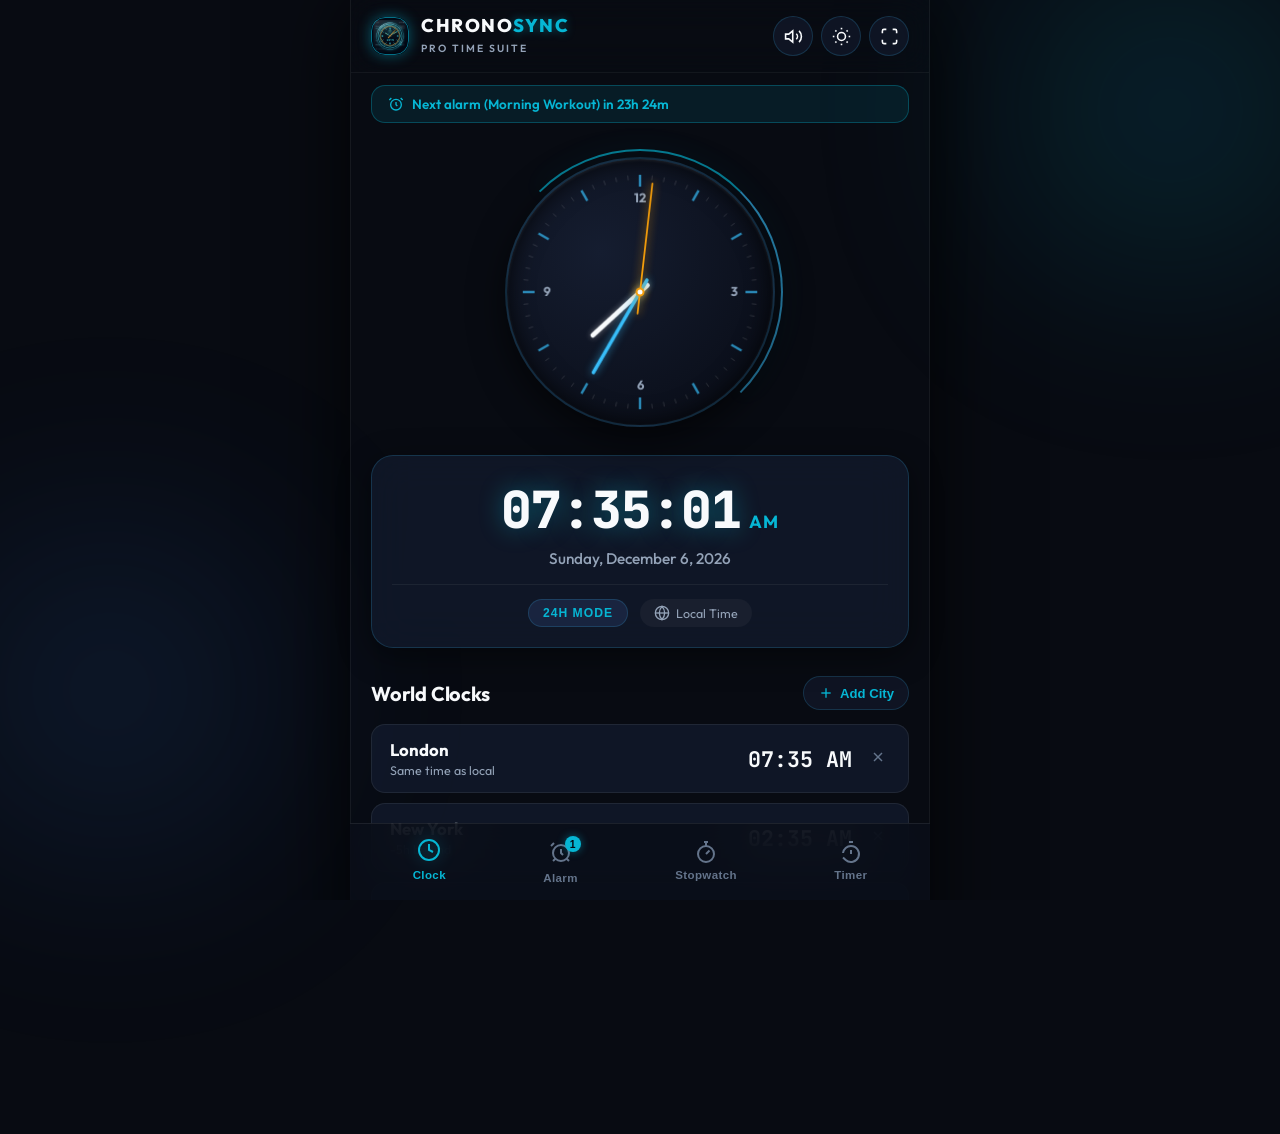
==== index.html @ e6ff94d0 "Initial commit: ChronoSync Clock, Timer, Alarm and Stopwatch PWA with Play Store publishing guide" ====
<!DOCTYPE html>
<html lang="en">
<head>
  <meta charset="UTF-8">
  <meta name="viewport" content="width=device-width, initial-scale=1.0, maximum-scale=1.0, user-scalable=no, viewport-fit=cover">
  <meta name="theme-color" content="#0a0d14">
  <meta name="description" content="ChronoSync - Ultra-sleek all-in-one Clock, Precision Stopwatch, Countdown Timer, and Smart Alarm with customizable ringtones and world time.">
  <meta name="mobile-web-app-capable" content="yes">
  <meta name="apple-mobile-web-app-capable" content="yes">
  <meta name="apple-mobile-web-app-status-bar-style" content="black-translucent">
  <title>ChronoSync | Clock, Timer, Alarm & Stopwatch</title>
  
  <!-- Favicon & Icons -->
  <link rel="icon" type="image/jpeg" href="icon-192.jpg">
  <link rel="apple-touch-icon" href="icon-192.jpg">
  <link rel="manifest" href="manifest.json">
  
  <!-- Modern Typography from Google Fonts -->
  <link rel="preconnect" href="https://fonts.googleapis.com">
  <link rel="preconnect" href="https://fonts.gstatic.com" crossorigin>
  <link href="https://fonts.googleapis.com/css2?family=Outfit:wght@300;400;500;600;700;800&family=JetBrains+Mono:wght@400;500;700;800&display=swap" rel="stylesheet">
  
  <!-- Main Stylesheet -->
  <link rel="stylesheet" href="style.css">
</head>
<body data-theme="cyber">
  <!-- Dynamic Ambient Background Glows -->
  <div class="ambient-glow glow-1" aria-hidden="true"></div>
  <div class="ambient-glow glow-2" aria-hidden="true"></div>

  <!-- App Wrapper -->
  <div class="app-container">
    
    <!-- App Header -->
    <header class="app-header">
      <div class="brand-group">
        <div class="brand-logo-wrap">
          <img src="icon-192.jpg" alt="ChronoSync Logo" class="brand-icon" id="brand-logo-img">
          <span class="brand-pulse"></span>
        </div>
        <div class="brand-text">
          <h1 class="brand-title">CHRONO<span class="accent-text">SYNC</span></h1>
          <span class="brand-subtitle">PRO TIME SUITE</span>
        </div>
      </div>

      <div class="header-actions">
        <!-- Sound Mute/Active Toggle -->
        <button class="icon-btn" id="sound-toggle-btn" title="Toggle Sound Feedback" aria-label="Toggle Sound">
          <svg class="svg-icon" id="sound-icon-on" viewBox="0 0 24 24" fill="none" stroke="currentColor" stroke-width="2">
            <polygon points="11 5 6 9 2 9 2 15 6 15 11 19 11 5"></polygon>
            <path d="M19.07 4.93a10 10 0 0 1 0 14.14M15.54 8.46a5 5 0 0 1 0 7.07"></path>
          </svg>
          <svg class="svg-icon hidden" id="sound-icon-off" viewBox="0 0 24 24" fill="none" stroke="currentColor" stroke-width="2">
            <polygon points="11 5 6 9 2 9 2 15 6 15 11 19 11 5"></polygon>
            <line x1="23" y1="9" x2="17" y2="15"></line>
            <line x1="17" y1="9" x2="23" y2="15"></line>
          </svg>
        </button>

        <!-- Theme Switcher Menu Button -->
        <button class="icon-btn" id="theme-btn" title="Change Visual Theme" aria-label="Change Theme">
          <svg class="svg-icon" viewBox="0 0 24 24" fill="none" stroke="currentColor" stroke-width="2">
            <circle cx="12" cy="12" r="5"></circle>
            <line x1="12" y1="1" x2="12" y2="3"></line>
            <line x1="12" y1="21" x2="12" y2="23"></line>
            <line x1="4.22" y1="4.22" x2="5.64" y2="5.64"></line>
            <line x1="18.36" y1="18.36" x2="19.78" y2="19.78"></line>
            <line x1="1" y1="12" x2="3" y2="12"></line>
            <line x1="21" y1="12" x2="23" y2="12"></line>
            <line x1="4.22" y1="19.78" x2="5.64" y2="18.36"></line>
            <line x1="18.36" y1="5.64" x2="19.78" y2="4.22"></line>
          </svg>
        </button>

        <!-- Fullscreen Toggle -->
        <button class="icon-btn" id="fullscreen-btn" title="Toggle Fullscreen" aria-label="Toggle Fullscreen">
          <svg class="svg-icon" viewBox="0 0 24 24" fill="none" stroke="currentColor" stroke-width="2">
            <path d="M8 3H5a2 2 0 0 0-2 2v3m18 0V5a2 2 0 0 0-2-2h-3m0 18h3a2 2 0 0 0 2-2v-3M3 16v3a2 2 0 0 0 2 2h3"></path>
          </svg>
        </button>
      </div>
    </header>

    <!-- Theme Selection Drawer / Dropdown -->
    <div class="theme-dropdown hidden" id="theme-dropdown">
      <div class="theme-title">Color Theme</div>
      <div class="theme-options">
        <button class="theme-opt-btn active" data-theme-val="cyber">
          <span class="theme-dot dot-cyber"></span> Cyber Cyan
        </button>
        <button class="theme-opt-btn" data-theme-val="sunset">
          <span class="theme-dot dot-sunset"></span> Solar Amber
        </button>
        <button class="theme-opt-btn" data-theme-val="violet">
          <span class="theme-dot dot-violet"></span> Neon Violet
        </button>
        <button class="theme-opt-btn" data-theme-val="emerald">
          <span class="theme-dot dot-emerald"></span> Matrix Emerald
        </button>
      </div>
    </div>

    <!-- Active Alarm Notification Toast Bar (shows when an alarm is within 1 hour) -->
    <div class="upcoming-banner hidden" id="upcoming-banner">
      <div class="upcoming-content">
        <svg class="mini-icon" viewBox="0 0 24 24" fill="none" stroke="currentColor" stroke-width="2">
          <circle cx="12" cy="13" r="8"></circle>
          <path d="M12 9v4l2 2"></path>
          <path d="M5 3L2 6"></path>
          <path d="M22 6l-3-3"></path>
        </svg>
        <span id="upcoming-text">Next alarm in 4 hours 12 mins</span>
      </div>
    </div>

    <!-- MAIN APP CONTENT PANELS -->
    <main class="main-content">
      
      <!-- ================= 1. CLOCK VIEW ================= -->
      <section class="tab-panel active" id="tab-clock" role="tabpanel" aria-labelledby="nav-clock">
        
        <!-- Analog Clock Canvas Display -->
        <div class="clock-visual-container">
          <div class="analog-clock-wrapper">
            <canvas id="analog-canvas" width="280" height="280"></canvas>
            <div class="clock-ambient-ring"></div>
          </div>
        </div>

        <!-- Sleek Digital Time Display -->
        <div class="digital-clock-card">
          <div class="digital-time-row">
            <span class="digital-time" id="clock-digital-time">12:00:00</span>
            <span class="digital-ampm" id="clock-digital-ampm">PM</span>
          </div>
          <div class="digital-date" id="clock-digital-date">Wednesday, October 28, 2026</div>
          
          <div class="clock-meta-row">
            <button class="toggle-pill-btn" id="format-toggle-btn" title="Toggle 12h / 24h format">
              <span id="format-label">24H MODE</span>
            </button>
            <div class="timezone-badge" id="current-timezone-badge">
              <svg class="mini-icon" viewBox="0 0 24 24" fill="none" stroke="currentColor" stroke-width="2">
                <circle cx="12" cy="12" r="10"></circle>
                <line x1="2" y1="12" x2="22" y2="12"></line>
                <path d="M12 2a15.3 15.3 0 0 1 4 10 15.3 15.3 0 0 1-4 10 15.3 15.3 0 0 1-4-10 15.3 15.3 0 0 1 4-10z"></path>
              </svg>
              <span id="local-timezone-text">Local Time</span>
            </div>
          </div>
        </div>

        <!-- World Clock Section -->
        <div class="world-clock-container">
          <div class="section-header">
            <h2 class="section-title">World Clocks</h2>
            <button class="btn-secondary-sm" id="add-city-btn">
              <svg class="mini-icon" viewBox="0 0 24 24" fill="none" stroke="currentColor" stroke-width="2">
                <line x1="12" y1="5" x2="12" y2="19"></line>
                <line x1="5" y1="12" x2="19" y2="12"></line>
              </svg>
              Add City
            </button>
          </div>

          <div class="world-cities-grid" id="world-cities-list">
            <!-- Dynamic World City Cards populated by JS -->
          </div>
        </div>

      </section>

      <!-- ================= 2. ALARM VIEW ================= -->
      <section class="tab-panel" id="tab-alarm" role="tabpanel" aria-labelledby="nav-alarm">
        
        <div class="section-header">
          <div>
            <h2 class="section-title">Alarms</h2>
            <p class="section-desc">Manage wake-ups & daily reminders</p>
          </div>
          <button class="btn-primary" id="open-alarm-modal-btn">
            <svg class="mini-icon" viewBox="0 0 24 24" fill="none" stroke="currentColor" stroke-width="2.5">
              <line x1="12" y1="5" x2="12" y2="19"></line>
              <line x1="5" y1="12" x2="19" y2="12"></line>
            </svg>
            New Alarm
          </button>
        </div>

        <!-- Alarms List Container -->
        <div class="alarms-list" id="alarms-container">
          <!-- Populated dynamically via JS -->
        </div>

      </section>

      <!-- ================= 3. STOPWATCH VIEW ================= -->
      <section class="tab-panel" id="tab-stopwatch" role="tabpanel" aria-labelledby="nav-stopwatch">
        
        <div class="stopwatch-display-card">
          <!-- Glowing circular progress border -->
          <div class="stopwatch-halo" id="stopwatch-halo"></div>
          
          <div class="stopwatch-numbers-wrapper">
            <div class="stopwatch-main-time" id="sw-display">00:00:00<span class="sw-ms" id="sw-display-ms">.00</span></div>
            <div class="stopwatch-sub-lap" id="sw-current-lap-time">Lap: 00:00:00.00</div>
          </div>
        </div>

        <!-- Stopwatch Controls -->
        <div class="control-actions-row">
          <button class="circle-action-btn btn-amber" id="sw-lap-btn" disabled>
            <span class="btn-inner-text">Lap</span>
          </button>

          <button class="circle-action-btn btn-neon-play" id="sw-start-btn">
            <span class="btn-inner-text" id="sw-start-label">Start</span>
          </button>

          <button class="circle-action-btn btn-rose" id="sw-reset-btn" disabled>
            <span class="btn-inner-text">Reset</span>
          </button>
        </div>

        <!-- Laps Section -->
        <div class="laps-container" id="laps-section">
          <div class="laps-header">
            <span class="laps-title">Recorded Laps (<span id="laps-count">0</span>)</span>
            <div class="laps-quick-actions">
              <button class="text-link-btn" id="copy-laps-btn" title="Copy laps to clipboard">Copy</button>
              <button class="text-link-btn text-danger" id="clear-laps-btn" title="Clear all recorded laps">Clear</button>
            </div>
          </div>

          <div class="laps-table-wrapper">
            <table class="laps-table" id="laps-table">
              <thead>
                <tr>
                  <th>Lap</th>
                  <th>Split Time</th>
                  <th>Total Time</th>
                </tr>
              </thead>
              <tbody id="laps-tbody">
                <!-- Dynamic lap rows -->
              </tbody>
            </table>
            <div class="empty-state" id="empty-laps-state">
              <p>No laps recorded yet. Press Start, then Lap.</p>
            </div>
          </div>
        </div>

      </section>

      <!-- ================= 4. TIMER VIEW ================= -->
      <section class="tab-panel" id="tab-timer" role="tabpanel" aria-labelledby="nav-timer">
        
        <!-- Circular Progress Ring Display -->
        <div class="timer-visual-container">
          <svg class="timer-ring-svg" viewBox="0 0 320 320">
            <!-- Background track -->
            <circle class="timer-track" cx="160" cy="160" r="140"></circle>
            <!-- Progress indicator bar -->
            <circle class="timer-progress" id="timer-progress-ring" cx="160" cy="160" r="140"></circle>
          </svg>

          <!-- Inside Ring Content -->
          <div class="timer-center-content">
            <div class="timer-digits" id="timer-display">05:00</div>
            <div class="timer-total-caption" id="timer-status-caption">Ready</div>
          </div>
        </div>

        <!-- Quick Time Presets Chips -->
        <div class="timer-presets-scroll">
          <button class="preset-chip" data-seconds="60">1 min</button>
          <button class="preset-chip" data-seconds="180">3 min</button>
          <button class="preset-chip active" data-seconds="300">5 min</button>
          <button class="preset-chip" data-seconds="600">10 min</button>
          <button class="preset-chip" data-seconds="900">15 min</button>
          <button class="preset-chip" data-seconds="1500">25 min (Pomodoro)</button>
          <button class="preset-chip" data-seconds="1800">30 min</button>
          <button class="preset-chip" data-seconds="3600">60 min</button>
        </div>

        <!-- Custom Duration Quick Pickers -->
        <div class="custom-timer-pickers" id="custom-timer-inputs">
          <div class="time-picker-col">
            <label for="timer-input-hours">HOURS</label>
            <input type="number" id="timer-input-hours" min="0" max="99" value="0" class="time-num-input">
          </div>
          <span class="colon-separator">:</span>
          <div class="time-picker-col">
            <label for="timer-input-mins">MINUTES</label>
            <input type="number" id="timer-input-mins" min="0" max="59" value="5" class="time-num-input">
          </div>
          <span class="colon-separator">:</span>
          <div class="time-picker-col">
            <label for="timer-input-secs">SECONDS</label>
            <input type="number" id="timer-input-secs" min="0" max="59" value="0" class="time-num-input">
          </div>
        </div>

        <!-- Timer Controls -->
        <div class="control-actions-row">
          <button class="circle-action-btn btn-rose" id="timer-reset-btn" disabled>
            <span class="btn-inner-text">Reset</span>
          </button>

          <button class="circle-action-btn btn-neon-play" id="timer-start-btn">
            <span class="btn-inner-text" id="timer-start-label">Start</span>
          </button>

          <button class="circle-action-btn btn-cyan" id="timer-add-min-btn" title="Add 1 minute" disabled>
            <span class="btn-inner-text">+1m</span>
          </button>
        </div>

      </section>

    </main>

    <!-- Bottom Navigation Dock (Ergonomic Mobile / Desktop) -->
    <nav class="bottom-nav" role="tablist">
      <button class="nav-item active" id="nav-clock" data-tab="tab-clock" role="tab" aria-selected="true">
        <svg class="nav-icon" viewBox="0 0 24 24" fill="none" stroke="currentColor" stroke-width="2">
          <circle cx="12" cy="12" r="10"></circle>
          <polyline points="12 6 12 12 16 14"></polyline>
        </svg>
        <span class="nav-label">Clock</span>
      </button>

      <button class="nav-item" id="nav-alarm" data-tab="tab-alarm" role="tab" aria-selected="false">
        <div class="nav-icon-wrap">
          <svg class="nav-icon" viewBox="0 0 24 24" fill="none" stroke="currentColor" stroke-width="2">
            <circle cx="12" cy="13" r="8"></circle>
            <path d="M12 9v4l2 2"></path>
            <path d="M5 3L2 6"></path>
            <path d="M22 6l-3-3"></path>
            <path d="M6.38 18.7 4 21"></path>
            <path d="M17.64 18.67 20 21"></path>
          </svg>
          <span class="alarm-badge hidden" id="active-alarms-badge">0</span>
        </div>
        <span class="nav-label">Alarm</span>
      </button>

      <button class="nav-item" id="nav-stopwatch" data-tab="tab-stopwatch" role="tab" aria-selected="false">
        <svg class="nav-icon" viewBox="0 0 24 24" fill="none" stroke="currentColor" stroke-width="2">
          <circle cx="12" cy="14" r="8"></circle>
          <line x1="12" y1="2" x2="12" y2="6"></line>
          <line x1="10" y1="2" x2="14" y2="2"></line>
          <line x1="12" y1="14" x2="15.5" y2="10.5"></line>
        </svg>
        <span class="nav-label">Stopwatch</span>
      </button>

      <button class="nav-item" id="nav-timer" data-tab="tab-timer" role="tab" aria-selected="false">
        <svg class="nav-icon" viewBox="0 0 24 24" fill="none" stroke="currentColor" stroke-width="2">
          <path d="M10 2h4"></path>
          <path d="M12 14v-4"></path>
          <path d="M4 13a8 8 0 0 1 8-7 8 8 0 1 1-5.3 14L4 17.6"></path>
        </svg>
        <span class="nav-label">Timer</span>
      </button>
    </nav>

  </div>

  <!-- ================= MODALS & OVERLAYS ================= -->

  <!-- 1. Add/Edit Alarm Modal -->
  <div class="modal-overlay hidden" id="alarm-modal">
    <div class="modal-card">
      <div class="modal-header">
        <h3 class="modal-title" id="alarm-modal-title">Set Alarm</h3>
        <button class="icon-btn-close" id="close-alarm-modal-btn">&times;</button>
      </div>

      <div class="modal-body">
        <!-- Interactive Time Wheel / Inputs -->
        <div class="alarm-time-picker">
          <div class="picker-input-group">
            <input type="number" id="alarm-input-hours" class="time-digit-input" min="1" max="12" value="07">
            <span class="picker-separator">:</span>
            <input type="number" id="alarm-input-mins" class="time-digit-input" min="0" max="59" value="00">
          </div>
          <div class="ampm-toggle-group" id="alarm-ampm-group">
            <button class="ampm-btn active" id="ampm-am" type="button">AM</button>
            <button class="ampm-btn" id="ampm-pm" type="button">PM</button>
          </div>
        </div>

        <!-- Alarm Label Input -->
        <div class="form-group">
          <label for="alarm-label-input">Label</label>
          <input type="text" id="alarm-label-input" class="form-input" placeholder="e.g. Morning Workout, Daily Meeting" maxlength="32">
        </div>

        <!-- Repeat Days -->
        <div class="form-group">
          <label>Repeat Days</label>
          <div class="days-chips-row">
            <button type="button" class="day-chip" data-day="0">S</button>
            <button type="button" class="day-chip active" data-day="1">M</button>
            <button type="button" class="day-chip active" data-day="2">T</button>
            <button type="button" class="day-chip active" data-day="3">W</button>
            <button type="button" class="day-chip active" data-day="4">T</button>
            <button type="button" class="day-chip active" data-day="5">F</button>
            <button type="button" class="day-chip" data-day="6">S</button>
          </div>
          <div class="repeat-presets">
            <button type="button" class="preset-text-btn" id="repeat-weekdays">Weekdays</button>
            <button type="button" class="preset-text-btn" id="repeat-weekends">Weekends</button>
            <button type="button" class="preset-text-btn" id="repeat-everyday">Everyday</button>
          </div>
        </div>

        <!-- Tone Selector with Sound Preview Button -->
        <div class="form-group">
          <label for="alarm-sound-select">Ringtone</label>
          <div class="sound-select-row">
            <select id="alarm-sound-select" class="form-select">
              <option value="celestial">🎵 Celestial Chime (Ambient)</option>
              <option value="pulse">⚡ Digital Pulse (Synth)</option>
              <option value="siren">🚨 Cosmic Siren (Modern)</option>
              <option value="sunrise">🌅 Sunrise Gentle (Calm)</option>
              <option value="classic">🔔 Classic Twin Bell (Mechanical)</option>
            </select>
            <button type="button" class="btn-icon-test" id="test-sound-btn" title="Preview Sound">
              <svg class="mini-icon" viewBox="0 0 24 24" fill="none" stroke="currentColor" stroke-width="2">
                <polygon points="5 3 19 12 5 21 5 3"></polygon>
              </svg>
            </button>
          </div>
        </div>

        <!-- Snooze Interval -->
        <div class="form-group">
          <label for="alarm-snooze-select">Snooze Duration</label>
          <select id="alarm-snooze-select" class="form-select">
            <option value="5">5 Minutes</option>
            <option value="10" selected>10 Minutes</option>
            <option value="15">15 Minutes</option>
          </select>
        </div>
      </div>

      <div class="modal-footer">
        <button type="button" class="btn-secondary" id="cancel-alarm-btn">Cancel</button>
        <button type="button" class="btn-primary" id="save-alarm-btn">Save Alarm</button>
      </div>
    </div>
  </div>

  <!-- 2. Add City Modal for World Clock -->
  <div class="modal-overlay hidden" id="city-modal">
    <div class="modal-card">
      <div class="modal-header">
        <h3 class="modal-title">Add World City</h3>
        <button class="icon-btn-close" id="close-city-modal-btn">&times;</button>
      </div>

      <div class="modal-body">
        <div class="form-group">
          <label for="city-search-input">Search Major City / Timezone</label>
          <input type="text" id="city-search-input" class="form-input" placeholder="e.g. Tokyo, London, New York, Paris...">
        </div>

        <div class="available-cities-list" id="city-options-list">
          <!-- Populated by JS -->
        </div>
      </div>
    </div>
  </div>

  <!-- 3. Fullscreen Active Alarm Ringing Overlay -->
  <div class="active-ringing-overlay hidden" id="ringing-screen">
    <div class="ringing-glow-burst"></div>
    
    <div class="ringing-container">
      <div class="ringing-bell-icon-wrap">
        <svg class="ringing-bell-svg" viewBox="0 0 24 24" fill="none" stroke="currentColor" stroke-width="2">
          <path d="M18 8A6 6 0 0 0 6 8c0 7-3 9-3 9h18s-3-2-3-9"></path>
          <path d="M13.73 21a2 2 0 0 1-3.46 0"></path>
        </svg>
      </div>

      <div class="ringing-time" id="ringing-time-text">07:00 AM</div>
      <div class="ringing-label" id="ringing-label-text">Morning Workout</div>

      <div class="ringing-actions">
        <button class="btn-snooze" id="ringing-snooze-btn">
          <svg class="mini-icon" viewBox="0 0 24 24" fill="none" stroke="currentColor" stroke-width="2">
            <circle cx="12" cy="12" r="10"></circle>
            <polyline points="12 6 12 12 16 14"></polyline>
          </svg>
          Snooze (<span id="snooze-duration-text">10m</span>)
        </button>
        <button class="btn-dismiss" id="ringing-dismiss-btn">
          <svg class="mini-icon" viewBox="0 0 24 24" fill="none" stroke="currentColor" stroke-width="2.5">
            <line x1="18" y1="6" x2="6" y2="18"></line>
            <line x1="6" y1="6" x2="18" y2="18"></line>
          </svg>
          Dismiss
        </button>
      </div>
    </div>
  </div>

  <!-- Scripts -->
  <script src="app.js"></script>
</body>
</html>
---- style.css ----
/* ===================================================================
   CHRONOSYNC - PRO TIME SUITE STYLESHEET
   Design System: Glassmorphic OLED Cyber Aesthetic with Dynamic Themes
   =================================================================== */

:root {
  /* Default Cyber Cyan Theme */
  --bg-primary: #080b12;
  --bg-secondary: #0f1626;
  --bg-glass: rgba(18, 25, 42, 0.75);
  --bg-glass-card: rgba(22, 33, 56, 0.55);
  --bg-glass-elevated: rgba(30, 44, 74, 0.7);
  --border-glass: rgba(56, 189, 248, 0.18);
  --border-focus: rgba(6, 182, 212, 0.7);
  
  --accent-primary: #06b6d4;      /* Vibrant Cyan */
  --accent-glow: rgba(6, 182, 212, 0.45);
  --accent-secondary: #38bdf8;    /* Sky */
  --accent-secondary-glow: rgba(56, 189, 248, 0.3);
  --accent-highlight: #f59e0b;    /* Solar Amber */

  --text-main: #f8fafc;
  --text-muted: #94a3b8;
  --text-dim: #64748b;

  --color-success: #10b981;
  --color-success-glow: rgba(16, 185, 129, 0.35);
  --color-warning: #f59e0b;
  --color-warning-glow: rgba(245, 158, 11, 0.35);
  --color-danger: #f43f5e;
  --color-danger-glow: rgba(244, 63, 94, 0.4);

  --font-sans: 'Outfit', -apple-system, BlinkMacSystemFont, "Segoe UI", Roboto, sans-serif;
  --font-mono: 'JetBrains Mono', monospace;

  --radius-sm: 8px;
  --radius-md: 14px;
  --radius-lg: 22px;
  --radius-xl: 32px;
  --radius-full: 9999px;

  --shadow-glass: 0 8px 32px 0 rgba(0, 0, 0, 0.45);
  --shadow-neon: 0 0 25px var(--accent-glow);
  --transition-smooth: all 0.28s cubic-bezier(0.4, 0, 0.2, 1);
  --transition-bounce: all 0.4s cubic-bezier(0.34, 1.56, 0.64, 1);
}

/* Theme: Solar Amber */
body[data-theme="sunset"] {
  --accent-primary: #f59e0b;
  --accent-glow: rgba(245, 158, 11, 0.45);
  --accent-secondary: #fbbf24;
  --accent-secondary-glow: rgba(251, 191, 36, 0.3);
  --border-glass: rgba(245, 158, 11, 0.2);
  --border-focus: rgba(245, 158, 11, 0.8);
}

/* Theme: Neon Violet */
body[data-theme="violet"] {
  --accent-primary: #a855f7;
  --accent-glow: rgba(168, 85, 247, 0.45);
  --accent-secondary: #c084fc;
  --accent-secondary-glow: rgba(192, 132, 252, 0.3);
  --border-glass: rgba(168, 85, 247, 0.2);
  --border-focus: rgba(168, 85, 247, 0.8);
}

/* Theme: Matrix Emerald */
body[data-theme="emerald"] {
  --accent-primary: #10b981;
  --accent-glow: rgba(16, 185, 129, 0.45);
  --accent-secondary: #34d399;
  --accent-secondary-glow: rgba(52, 211, 153, 0.3);
  --border-glass: rgba(16, 185, 129, 0.2);
  --border-focus: rgba(16, 185, 129, 0.8);
}

/* Base Reset */
*, *::before, *::after {
  box-sizing: border-box;
  margin: 0;
  padding: 0;
  -webkit-tap-highlight-color: transparent;
}

html, body {
  width: 100%;
  height: 100%;
  overflow-x: hidden;
  background-color: var(--bg-primary);
  color: var(--text-main);
  font-family: var(--font-sans);
  -webkit-font-smoothing: antialiased;
  -moz-osx-font-smoothing: grayscale;
}

/* Dynamic Ambient Background Glows */
.ambient-glow {
  position: fixed;
  border-radius: 50%;
  filter: blur(120px);
  pointer-events: none;
  z-index: 0;
  opacity: 0.35;
  transition: background-color 0.8s ease;
}

.glow-1 {
  width: 380px;
  height: 380px;
  top: -80px;
  right: -80px;
  background: radial-gradient(circle, var(--accent-primary) 0%, transparent 70%);
}

.glow-2 {
  width: 420px;
  height: 420px;
  bottom: 0px;
  left: -100px;
  background: radial-gradient(circle, #3b82f6 0%, transparent 70%);
  opacity: 0.25;
}

/* App Main Container */
.app-container {
  position: relative;
  z-index: 1;
  display: flex;
  flex-direction: column;
  min-height: 100vh;
  max-width: 580px;
  margin: 0 auto;
  padding-bottom: calc(88px + env(safe-area-inset-bottom));
}

/* Header Styles */
.app-header {
  display: flex;
  align-items: center;
  justify-content: space-between;
  padding: 16px 20px;
  backdrop-filter: blur(16px);
  -webkit-backdrop-filter: blur(16px);
  position: sticky;
  top: 0;
  z-index: 40;
  border-bottom: 1px solid rgba(255, 255, 255, 0.05);
}

.brand-group {
  display: flex;
  align-items: center;
  gap: 12px;
}

.brand-logo-wrap {
  position: relative;
  width: 38px;
  height: 38px;
  border-radius: var(--radius-md);
  overflow: hidden;
  box-shadow: 0 0 14px var(--accent-glow);
}

.brand-icon {
  width: 100%;
  height: 100%;
  object-fit: cover;
  display: block;
}

.brand-pulse {
  position: absolute;
  inset: 0;
  border-radius: var(--radius-md);
  border: 1.5px solid var(--accent-primary);
  opacity: 0.6;
  animation: pulseLogo 3s infinite ease-in-out;
}

@keyframes pulseLogo {
  0%, 100% { transform: scale(1); opacity: 0.6; }
  50% { transform: scale(1.08); opacity: 0.2; }
}

.brand-title {
  font-size: 1.15rem;
  font-weight: 800;
  letter-spacing: 1.5px;
  line-height: 1.1;
}

.accent-text {
  color: var(--accent-primary);
  text-shadow: 0 0 10px var(--accent-glow);
}

.brand-subtitle {
  font-size: 0.65rem;
  font-weight: 600;
  color: var(--text-muted);
  letter-spacing: 2px;
}

.header-actions {
  display: flex;
  align-items: center;
  gap: 8px;
}

.icon-btn {
  background: var(--bg-glass);
  border: 1px solid var(--border-glass);
  color: var(--text-main);
  width: 40px;
  height: 40px;
  border-radius: var(--radius-full);
  display: flex;
  align-items: center;
  justify-content: center;
  cursor: pointer;
  transition: var(--transition-smooth);
}

.icon-btn:hover {
  background: var(--bg-glass-elevated);
  border-color: var(--accent-primary);
  transform: translateY(-2px);
  box-shadow: 0 0 12px var(--accent-glow);
}

.svg-icon {
  width: 19px;
  height: 19px;
}

.mini-icon {
  width: 16px;
  height: 16px;
}

.hidden {
  display: none !important;
}

/* Theme Switcher Dropdown */
.theme-dropdown {
  position: absolute;
  top: 72px;
  right: 20px;
  background: var(--bg-secondary);
  border: 1px solid var(--border-glass);
  border-radius: var(--radius-md);
  padding: 12px;
  z-index: 50;
  box-shadow: var(--shadow-glass);
  backdrop-filter: blur(20px);
  animation: fadeInDown 0.25s ease-out;
  min-width: 175px;
}

@keyframes fadeInDown {
  from { opacity: 0; transform: translateY(-8px); }
  to { opacity: 1; transform: translateY(0); }
}

.theme-title {
  font-size: 0.72rem;
  font-weight: 700;
  text-transform: uppercase;
  color: var(--text-dim);
  margin-bottom: 8px;
  letter-spacing: 1px;
}

.theme-options {
  display: flex;
  flex-direction: column;
  gap: 6px;
}

.theme-opt-btn {
  display: flex;
  align-items: center;
  gap: 10px;
  padding: 8px 12px;
  border-radius: var(--radius-sm);
  background: transparent;
  border: 1px solid transparent;
  color: var(--text-main);
  font-size: 0.86rem;
  font-weight: 500;
  cursor: pointer;
  transition: var(--transition-smooth);
}

.theme-opt-btn:hover, .theme-opt-btn.active {
  background: var(--bg-glass-elevated);
  border-color: var(--border-glass);
}

.theme-dot {
  width: 12px;
  height: 12px;
  border-radius: 50%;
}
.dot-cyber { background: #06b6d4; box-shadow: 0 0 6px #06b6d4; }
.dot-sunset { background: #f59e0b; box-shadow: 0 0 6px #f59e0b; }
.dot-violet { background: #a855f7; box-shadow: 0 0 6px #a855f7; }
.dot-emerald { background: #10b981; box-shadow: 0 0 6px #10b981; }

/* Upcoming Alarm Banner */
.upcoming-banner {
  margin: 12px 20px 0;
  padding: 10px 16px;
  background: rgba(6, 182, 212, 0.1);
  border: 1px solid rgba(6, 182, 212, 0.3);
  border-radius: var(--radius-md);
  color: var(--accent-primary);
  font-size: 0.84rem;
  font-weight: 600;
  animation: fadeIn 0.4s ease;
}

.upcoming-content {
  display: flex;
  align-items: center;
  gap: 8px;
}

/* Main Content Panels */
.main-content {
  flex: 1;
  padding: 16px 20px;
}

.tab-panel {
  display: none;
  animation: fadeIn 0.3s ease;
}

.tab-panel.active {
  display: block;
}

@keyframes fadeIn {
  from { opacity: 0; transform: translateY(6px); }
  to { opacity: 1; transform: translateY(0); }
}

/* ================= 1. CLOCK VIEW STYLES ================= */
.clock-visual-container {
  display: flex;
  justify-content: center;
  align-items: center;
  padding: 18px 0 10px;
}

.analog-clock-wrapper {
  position: relative;
  width: 270px;
  height: 270px;
  display: flex;
  align-items: center;
  justify-content: center;
}

#analog-canvas {
  width: 270px;
  height: 270px;
  border-radius: 50%;
  background: radial-gradient(circle at 35% 35%, #151d30, #0a0e19 80%);
  box-shadow: 
    0 12px 35px rgba(0, 0, 0, 0.6),
    inset 0 0 25px rgba(0, 0, 0, 0.8),
    inset 0 1px 3px rgba(255, 255, 255, 0.15);
  border: 2px solid rgba(56, 189, 248, 0.15);
  z-index: 2;
}

.clock-ambient-ring {
  position: absolute;
  inset: -8px;
  border-radius: 50%;
  border: 2px solid transparent;
  border-top-color: var(--accent-primary);
  border-right-color: var(--accent-secondary);
  filter: drop-shadow(0 0 12px var(--accent-glow));
  animation: rotateRing 20s linear infinite;
  pointer-events: none;
  opacity: 0.7;
}

@keyframes rotateRing {
  from { transform: rotate(0deg); }
  to { transform: rotate(360deg); }
}

/* Digital Clock Card */
.digital-clock-card {
  background: var(--bg-glass-card);
  border: 1px solid var(--border-glass);
  border-radius: var(--radius-lg);
  padding: 20px;
  margin-top: 18px;
  backdrop-filter: blur(20px);
  -webkit-backdrop-filter: blur(20px);
  text-align: center;
  box-shadow: var(--shadow-glass);
}

.digital-time-row {
  display: flex;
  align-items: baseline;
  justify-content: center;
  gap: 8px;
}

.digital-time {
  font-family: var(--font-mono);
  font-size: 3.2rem;
  font-weight: 800;
  color: var(--text-main);
  letter-spacing: -1px;
  text-shadow: 0 0 25px var(--accent-glow);
}

.digital-ampm {
  font-family: var(--font-sans);
  font-size: 1.1rem;
  font-weight: 700;
  color: var(--accent-primary);
  letter-spacing: 1px;
}

.digital-date {
  font-size: 0.96rem;
  font-weight: 500;
  color: var(--text-muted);
  margin-top: 6px;
}

.clock-meta-row {
  display: flex;
  align-items: center;
  justify-content: center;
  gap: 12px;
  margin-top: 16px;
  padding-top: 14px;
  border-top: 1px solid rgba(255, 255, 255, 0.06);
}

.toggle-pill-btn {
  background: var(--bg-glass-elevated);
  border: 1px solid var(--border-glass);
  color: var(--accent-primary);
  padding: 6px 14px;
  border-radius: var(--radius-full);
  font-size: 0.76rem;
  font-weight: 700;
  letter-spacing: 1px;
  cursor: pointer;
  transition: var(--transition-smooth);
}

.toggle-pill-btn:hover {
  background: var(--accent-primary);
  color: #000;
  box-shadow: 0 0 12px var(--accent-glow);
}

.timezone-badge {
  display: flex;
  align-items: center;
  gap: 6px;
  background: rgba(255, 255, 255, 0.04);
  padding: 6px 14px;
  border-radius: var(--radius-full);
  font-size: 0.78rem;
  color: var(--text-muted);
}

/* World Clock Grid */
.world-clock-container {
  margin-top: 28px;
}

.section-header {
  display: flex;
  align-items: center;
  justify-content: space-between;
  margin-bottom: 14px;
}

.section-title {
  font-size: 1.25rem;
  font-weight: 700;
  letter-spacing: -0.2px;
}

.section-desc {
  font-size: 0.82rem;
  color: var(--text-muted);
  margin-top: 2px;
}

.btn-secondary-sm {
  background: var(--bg-glass);
  border: 1px solid var(--border-glass);
  color: var(--accent-primary);
  padding: 8px 14px;
  border-radius: var(--radius-full);
  font-size: 0.82rem;
  font-weight: 600;
  display: flex;
  align-items: center;
  gap: 6px;
  cursor: pointer;
  transition: var(--transition-smooth);
}

.btn-secondary-sm:hover {
  background: var(--bg-glass-elevated);
  border-color: var(--accent-primary);
}

.world-cities-grid {
  display: flex;
  flex-direction: column;
  gap: 10px;
}

.world-city-card {
  background: var(--bg-glass-card);
  border: 1px solid rgba(255, 255, 255, 0.07);
  border-radius: var(--radius-md);
  padding: 14px 18px;
  display: flex;
  align-items: center;
  justify-content: space-between;
  transition: var(--transition-smooth);
}

.world-city-card:hover {
  border-color: var(--border-glass);
  transform: translateY(-2px);
  background: var(--bg-glass-elevated);
}

.city-info-col {
  display: flex;
  flex-direction: column;
  gap: 3px;
}

.city-name {
  font-size: 1.05rem;
  font-weight: 700;
}

.city-diff {
  font-size: 0.78rem;
  color: var(--text-muted);
}

.city-time-col {
  display: flex;
  align-items: center;
  gap: 14px;
}

.city-digital {
  font-family: var(--font-mono);
  font-size: 1.35rem;
  font-weight: 700;
  color: var(--text-main);
}

.city-delete-btn {
  background: transparent;
  border: none;
  color: var(--text-dim);
  cursor: pointer;
  padding: 4px;
  transition: var(--transition-smooth);
}

.city-delete-btn:hover {
  color: var(--color-danger);
}

/* ================= 2. ALARM VIEW STYLES ================= */
.alarms-list {
  display: flex;
  flex-direction: column;
  gap: 14px;
  margin-top: 10px;
}

.alarm-card {
  background: var(--bg-glass-card);
  border: 1px solid rgba(255, 255, 255, 0.07);
  border-radius: var(--radius-lg);
  padding: 18px 20px;
  display: flex;
  align-items: center;
  justify-content: space-between;
  transition: var(--transition-smooth);
  backdrop-filter: blur(16px);
  -webkit-backdrop-filter: blur(16px);
}

.alarm-card.active-alarm {
  border-color: var(--border-glass);
  box-shadow: 0 4px 20px rgba(6, 182, 212, 0.12);
}

.alarm-card.inactive-alarm {
  opacity: 0.55;
}

.alarm-details {
  display: flex;
  flex-direction: column;
  gap: 6px;
}

.alarm-time-display {
  display: flex;
  align-items: baseline;
  gap: 6px;
}

.alarm-digits {
  font-family: var(--font-mono);
  font-size: 2.2rem;
  font-weight: 800;
  line-height: 1;
}

.alarm-ampm-tag {
  font-size: 0.95rem;
  font-weight: 700;
  color: var(--accent-primary);
}

.alarm-meta-line {
  display: flex;
  align-items: center;
  gap: 10px;
}

.alarm-title-text {
  font-size: 0.92rem;
  font-weight: 600;
  color: var(--text-main);
}

.alarm-days-tag {
  font-size: 0.78rem;
  color: var(--text-muted);
}

.alarm-tone-tag {
  font-size: 0.72rem;
  background: rgba(255, 255, 255, 0.06);
  padding: 2px 8px;
  border-radius: var(--radius-full);
  color: var(--accent-secondary);
}

.alarm-actions-col {
  display: flex;
  align-items: center;
  gap: 14px;
}

/* iOS Style Switch */
.switch {
  position: relative;
  display: inline-block;
  width: 52px;
  height: 28px;
}

.switch input {
  opacity: 0;
  width: 0;
  height: 0;
}

.slider {
  position: absolute;
  cursor: pointer;
  inset: 0;
  background-color: rgba(255, 255, 255, 0.15);
  transition: .3s cubic-bezier(0.4, 0, 0.2, 1);
  border-radius: 34px;
}

.slider:before {
  position: absolute;
  content: "";
  height: 22px;
  width: 22px;
  left: 3px;
  bottom: 3px;
  background-color: white;
  transition: .3s cubic-bezier(0.4, 0, 0.2, 1);
  border-radius: 50%;
  box-shadow: 0 2px 5px rgba(0,0,0,0.4);
}

input:checked + .slider {
  background-color: var(--accent-primary);
  box-shadow: 0 0 12px var(--accent-glow);
}

input:checked + .slider:before {
  transform: translateX(24px);
}

.alarm-del-btn {
  background: transparent;
  border: none;
  color: var(--text-dim);
  cursor: pointer;
  padding: 6px;
  border-radius: 50%;
  transition: var(--transition-smooth);
}

.alarm-del-btn:hover {
  color: var(--color-danger);
  background: rgba(244, 63, 94, 0.1);
}

/* ================= 3. STOPWATCH VIEW STYLES ================= */
.stopwatch-display-card {
  position: relative;
  background: radial-gradient(circle at center, rgba(15, 23, 42, 0.9), rgba(8, 11, 18, 0.95));
  border: 1px solid var(--border-glass);
  border-radius: var(--radius-xl);
  padding: 44px 20px;
  margin: 12px 0 24px;
  text-align: center;
  box-shadow: var(--shadow-glass);
  overflow: hidden;
}

.stopwatch-halo {
  position: absolute;
  inset: -50%;
  background: conic-gradient(from 0deg, transparent 0%, var(--accent-glow) 50%, transparent 100%);
  opacity: 0;
  filter: blur(40px);
  pointer-events: none;
  transition: opacity 0.5s ease;
}

.stopwatch-display-card.running .stopwatch-halo {
  opacity: 0.6;
  animation: rotateRing 6s linear infinite;
}

.stopwatch-numbers-wrapper {
  position: relative;
  z-index: 2;
}

.stopwatch-main-time {
  font-family: var(--font-mono);
  font-size: 3.4rem;
  font-weight: 800;
  letter-spacing: -1px;
  color: var(--text-main);
  text-shadow: 0 0 25px var(--accent-glow);
}

.sw-ms {
  font-size: 2rem;
  color: var(--accent-primary);
}

.stopwatch-sub-lap {
  font-family: var(--font-mono);
  font-size: 1.05rem;
  font-weight: 600;
  color: var(--text-muted);
  margin-top: 10px;
}

/* Big Action Circular Controls */
.control-actions-row {
  display: flex;
  align-items: center;
  justify-content: center;
  gap: 22px;
  margin: 18px 0 28px;
}

.circle-action-btn {
  width: 76px;
  height: 76px;
  border-radius: 50%;
  display: flex;
  align-items: center;
  justify-content: center;
  font-size: 0.95rem;
  font-weight: 700;
  cursor: pointer;
  border: 2px solid transparent;
  transition: var(--transition-bounce);
  backdrop-filter: blur(10px);
}

.circle-action-btn:active {
  transform: scale(0.92);
}

.circle-action-btn:disabled {
  opacity: 0.35;
  cursor: not-allowed;
  transform: none !important;
  box-shadow: none !important;
}

.btn-neon-play {
  width: 90px;
  height: 90px;
  background: linear-gradient(135deg, var(--accent-primary), var(--accent-secondary));
  color: #050811;
  box-shadow: 0 0 28px var(--accent-glow);
  font-size: 1.05rem;
  font-weight: 800;
}

.btn-neon-play.running {
  background: linear-gradient(135deg, #f59e0b, #d97706);
  box-shadow: 0 0 28px rgba(245, 158, 11, 0.5);
  color: #ffffff;
}

.btn-amber {
  background: rgba(245, 158, 11, 0.15);
  border-color: rgba(245, 158, 11, 0.4);
  color: #fbbf24;
}
.btn-amber:not(:disabled):hover {
  background: rgba(245, 158, 11, 0.25);
  box-shadow: 0 0 16px rgba(245, 158, 11, 0.4);
}

.btn-rose {
  background: rgba(244, 63, 94, 0.15);
  border-color: rgba(244, 63, 94, 0.4);
  color: #fda4af;
}
.btn-rose:not(:disabled):hover {
  background: rgba(244, 63, 94, 0.25);
  box-shadow: 0 0 16px rgba(244, 63, 94, 0.4);
}

.btn-cyan {
  background: rgba(6, 182, 212, 0.15);
  border-color: rgba(6, 182, 212, 0.4);
  color: #67e8f9;
}

/* Laps Section */
.laps-container {
  background: var(--bg-glass-card);
  border: 1px solid rgba(255, 255, 255, 0.06);
  border-radius: var(--radius-lg);
  padding: 18px;
  backdrop-filter: blur(16px);
}

.laps-header {
  display: flex;
  align-items: center;
  justify-content: space-between;
  margin-bottom: 12px;
  padding-bottom: 8px;
  border-bottom: 1px solid rgba(255, 255, 255, 0.05);
}

.laps-title {
  font-size: 0.92rem;
  font-weight: 700;
  color: var(--text-muted);
}

.laps-quick-actions {
  display: flex;
  gap: 12px;
}

.text-link-btn {
  background: none;
  border: none;
  color: var(--accent-primary);
  font-size: 0.82rem;
  font-weight: 600;
  cursor: pointer;
}

.text-link-btn.text-danger {
  color: var(--color-danger);
}

.laps-table-wrapper {
  max-height: 220px;
  overflow-y: auto;
}

.laps-table {
  width: 100%;
  border-collapse: collapse;
}

.laps-table th {
  text-align: left;
  font-size: 0.72rem;
  color: var(--text-dim);
  text-transform: uppercase;
  letter-spacing: 1px;
  padding: 8px 10px;
}

.laps-table td {
  padding: 10px;
  font-family: var(--font-mono);
  font-size: 0.88rem;
  border-bottom: 1px solid rgba(255, 255, 255, 0.04);
}

.lap-fastest {
  color: var(--color-success) !important;
  font-weight: 700;
}

.lap-slowest {
  color: var(--color-danger) !important;
  font-weight: 700;
}

.empty-state {
  padding: 24px 0;
  text-align: center;
  color: var(--text-dim);
  font-size: 0.88rem;
}

/* ================= 4. TIMER VIEW STYLES ================= */
.timer-visual-container {
  position: relative;
  width: 290px;
  height: 290px;
  margin: 10px auto 18px;
  display: flex;
  align-items: center;
  justify-content: center;
}

.timer-ring-svg {
  width: 100%;
  height: 100%;
  transform: rotate(-90deg);
}

.timer-track {
  fill: none;
  stroke: rgba(255, 255, 255, 0.06);
  stroke-width: 10;
}

.timer-progress {
  fill: none;
  stroke: var(--accent-primary);
  stroke-width: 10;
  stroke-linecap: round;
  stroke-dasharray: 880;
  stroke-dashoffset: 0;
  transition: stroke-dashoffset 0.4s linear, stroke 0.4s ease;
  filter: drop-shadow(0 0 10px var(--accent-glow));
}

.timer-center-content {
  position: absolute;
  display: flex;
  flex-direction: column;
  align-items: center;
  justify-content: center;
  pointer-events: none;
}

.timer-digits {
  font-family: var(--font-mono);
  font-size: 3.4rem;
  font-weight: 800;
  letter-spacing: -1px;
  text-shadow: 0 0 25px var(--accent-glow);
}

.timer-total-caption {
  font-size: 0.88rem;
  font-weight: 600;
  color: var(--text-muted);
  letter-spacing: 1.5px;
  text-transform: uppercase;
  margin-top: 4px;
}

/* Quick Presets Scroll */
.timer-presets-scroll {
  display: flex;
  gap: 8px;
  overflow-x: auto;
  padding: 6px 4px 14px;
  scrollbar-width: none;
}
.timer-presets-scroll::-webkit-scrollbar {
  display: none;
}

.preset-chip {
  flex-shrink: 0;
  background: var(--bg-glass-card);
  border: 1px solid rgba(255, 255, 255, 0.08);
  color: var(--text-muted);
  padding: 8px 16px;
  border-radius: var(--radius-full);
  font-size: 0.84rem;
  font-weight: 600;
  cursor: pointer;
  transition: var(--transition-smooth);
}

.preset-chip:hover, .preset-chip.active {
  background: var(--bg-glass-elevated);
  border-color: var(--accent-primary);
  color: var(--text-main);
  box-shadow: 0 0 10px var(--accent-glow);
}

/* Custom Timer Wheel Pickers */
.custom-timer-pickers {
  display: flex;
  align-items: center;
  justify-content: center;
  gap: 12px;
  margin: 8px 0 18px;
  background: var(--bg-glass-card);
  border: 1px solid rgba(255, 255, 255, 0.06);
  border-radius: var(--radius-lg);
  padding: 14px 20px;
}

.time-picker-col {
  display: flex;
  flex-direction: column;
  align-items: center;
  gap: 4px;
}

.time-picker-col label {
  font-size: 0.68rem;
  font-weight: 700;
  letter-spacing: 1px;
  color: var(--text-dim);
}

.time-num-input {
  width: 68px;
  background: rgba(0, 0, 0, 0.4);
  border: 1px solid rgba(255, 255, 255, 0.1);
  border-radius: var(--radius-md);
  color: var(--text-main);
  font-family: var(--font-mono);
  font-size: 1.6rem;
  font-weight: 700;
  text-align: center;
  padding: 6px;
  outline: none;
  transition: var(--transition-smooth);
}

.time-num-input:focus {
  border-color: var(--accent-primary);
  box-shadow: 0 0 12px var(--accent-glow);
}

.colon-separator {
  font-size: 1.8rem;
  font-weight: 700;
  color: var(--text-dim);
  margin-top: 14px;
}

/* ================= BOTTOM NAVIGATION DOCK ================= */
.bottom-nav {
  position: fixed;
  bottom: 0;
  left: 0;
  right: 0;
  max-width: 580px;
  margin: 0 auto;
  background: rgba(10, 14, 24, 0.88);
  border-top: 1px solid rgba(255, 255, 255, 0.08);
  backdrop-filter: blur(24px);
  -webkit-backdrop-filter: blur(24px);
  display: flex;
  justify-content: space-around;
  padding: 10px 14px calc(10px + env(safe-area-inset-bottom));
  z-index: 45;
}

.nav-item {
  display: flex;
  flex-direction: column;
  align-items: center;
  gap: 5px;
  background: transparent;
  border: none;
  color: var(--text-dim);
  cursor: pointer;
  padding: 6px 14px;
  border-radius: var(--radius-md);
  transition: var(--transition-smooth);
  position: relative;
}

.nav-item:hover {
  color: var(--text-muted);
}

.nav-item.active {
  color: var(--accent-primary);
}

.nav-item.active .nav-icon {
  transform: translateY(-2px);
  filter: drop-shadow(0 0 8px var(--accent-glow));
}

.nav-icon {
  width: 24px;
  height: 24px;
  transition: var(--transition-bounce);
}

.nav-label {
  font-size: 0.72rem;
  font-weight: 600;
  letter-spacing: 0.4px;
}

.nav-icon-wrap {
  position: relative;
}

.alarm-badge {
  position: absolute;
  top: -4px;
  right: -8px;
  background: var(--accent-primary);
  color: #050811;
  font-size: 0.65rem;
  font-weight: 800;
  min-width: 16px;
  height: 16px;
  border-radius: 50%;
  display: flex;
  align-items: center;
  justify-content: center;
  box-shadow: 0 0 8px var(--accent-glow);
}

/* ================= BUTTONS & FORMS ================= */
.btn-primary {
  background: linear-gradient(135deg, var(--accent-primary), var(--accent-secondary));
  color: #050811;
  border: none;
  padding: 10px 20px;
  border-radius: var(--radius-full);
  font-size: 0.92rem;
  font-weight: 700;
  display: inline-flex;
  align-items: center;
  gap: 8px;
  cursor: pointer;
  box-shadow: 0 0 16px var(--accent-glow);
  transition: var(--transition-smooth);
}

.btn-primary:hover {
  transform: translateY(-1.5px);
  box-shadow: 0 0 24px var(--accent-glow);
}

.btn-secondary {
  background: rgba(255, 255, 255, 0.08);
  color: var(--text-main);
  border: 1px solid rgba(255, 255, 255, 0.1);
  padding: 10px 20px;
  border-radius: var(--radius-full);
  font-size: 0.92rem;
  font-weight: 600;
  cursor: pointer;
  transition: var(--transition-smooth);
}

.btn-secondary:hover {
  background: rgba(255, 255, 255, 0.15);
}

/* ================= MODAL STYLES ================= */
.modal-overlay {
  position: fixed;
  inset: 0;
  background: rgba(0, 0, 0, 0.75);
  backdrop-filter: blur(10px);
  -webkit-backdrop-filter: blur(10px);
  z-index: 60;
  display: flex;
  align-items: center;
  justify-content: center;
  padding: 20px;
  animation: fadeIn 0.2s ease-out;
}

.modal-card {
  background: var(--bg-secondary);
  border: 1px solid var(--border-glass);
  border-radius: var(--radius-xl);
  width: 100%;
  max-width: 440px;
  padding: 24px;
  box-shadow: var(--shadow-glass);
  max-height: 90vh;
  overflow-y: auto;
}

.modal-header {
  display: flex;
  align-items: center;
  justify-content: space-between;
  margin-bottom: 20px;
}

.modal-title {
  font-size: 1.25rem;
  font-weight: 700;
}

.icon-btn-close {
  background: transparent;
  border: none;
  color: var(--text-muted);
  font-size: 1.8rem;
  cursor: pointer;
  line-height: 1;
  transition: var(--transition-smooth);
}

.icon-btn-close:hover {
  color: var(--color-danger);
}

.form-group {
  margin-bottom: 18px;
}

.form-group label {
  display: block;
  font-size: 0.8rem;
  font-weight: 700;
  letter-spacing: 0.5px;
  color: var(--text-dim);
  text-transform: uppercase;
  margin-bottom: 8px;
}

.form-input, .form-select {
  width: 100%;
  background: rgba(0, 0, 0, 0.35);
  border: 1px solid rgba(255, 255, 255, 0.1);
  border-radius: var(--radius-md);
  color: var(--text-main);
  padding: 12px 14px;
  font-size: 0.95rem;
  font-family: inherit;
  outline: none;
  transition: var(--transition-smooth);
}

.form-input:focus, .form-select:focus {
  border-color: var(--accent-primary);
  box-shadow: 0 0 12px var(--accent-glow);
}

/* Alarm Time Input Row in Modal */
.alarm-time-picker {
  display: flex;
  align-items: center;
  justify-content: center;
  gap: 16px;
  margin-bottom: 22px;
  padding: 16px;
  background: rgba(0, 0, 0, 0.25);
  border-radius: var(--radius-lg);
  border: 1px solid rgba(255, 255, 255, 0.05);
}

.picker-input-group {
  display: flex;
  align-items: center;
  gap: 6px;
}

.time-digit-input {
  width: 72px;
  background: var(--bg-primary);
  border: 1px solid var(--border-glass);
  border-radius: var(--radius-md);
  color: var(--text-main);
  font-family: var(--font-mono);
  font-size: 2.2rem;
  font-weight: 800;
  text-align: center;
  padding: 8px 4px;
  outline: none;
}

.picker-separator {
  font-size: 2rem;
  font-weight: 800;
  color: var(--accent-primary);
}

.ampm-toggle-group {
  display: flex;
  flex-direction: column;
  gap: 6px;
}

.ampm-btn {
  background: var(--bg-primary);
  border: 1px solid rgba(255, 255, 255, 0.1);
  color: var(--text-muted);
  font-weight: 700;
  font-size: 0.85rem;
  padding: 6px 10px;
  border-radius: var(--radius-sm);
  cursor: pointer;
  transition: var(--transition-smooth);
}

.ampm-btn.active {
  background: var(--accent-primary);
  border-color: var(--accent-primary);
  color: #050811;
  box-shadow: 0 0 8px var(--accent-glow);
}

/* Day selector chips */
.days-chips-row {
  display: flex;
  justify-content: space-between;
  gap: 4px;
  margin-bottom: 8px;
}

.day-chip {
  width: 36px;
  height: 36px;
  border-radius: 50%;
  background: rgba(255, 255, 255, 0.05);
  border: 1px solid rgba(255, 255, 255, 0.08);
  color: var(--text-muted);
  font-size: 0.82rem;
  font-weight: 700;
  cursor: pointer;
  transition: var(--transition-smooth);
}

.day-chip.active {
  background: var(--accent-primary);
  border-color: var(--accent-primary);
  color: #050811;
  box-shadow: 0 0 8px var(--accent-glow);
}

.repeat-presets {
  display: flex;
  gap: 10px;
}

.preset-text-btn {
  background: transparent;
  border: none;
  color: var(--text-muted);
  font-size: 0.78rem;
  font-weight: 600;
  cursor: pointer;
  text-decoration: underline;
  text-decoration-color: rgba(255, 255, 255, 0.2);
}

.preset-text-btn:hover {
  color: var(--accent-primary);
}

/* Ringtone preview row */
.sound-select-row {
  display: flex;
  gap: 8px;
}

.btn-icon-test {
  background: var(--bg-glass-elevated);
  border: 1px solid var(--border-glass);
  color: var(--accent-primary);
  width: 46px;
  border-radius: var(--radius-md);
  display: flex;
  align-items: center;
  justify-content: center;
  cursor: pointer;
  transition: var(--transition-smooth);
  flex-shrink: 0;
}

.btn-icon-test:hover {
  background: var(--accent-primary);
  color: #050811;
  box-shadow: 0 0 10px var(--accent-glow);
}

.modal-footer {
  display: flex;
  justify-content: flex-end;
  gap: 12px;
  margin-top: 24px;
}

/* City Modal List */
.available-cities-list {
  display: flex;
  flex-direction: column;
  gap: 8px;
  max-height: 260px;
  overflow-y: auto;
  margin-top: 12px;
}

.city-option-item {
  padding: 10px 14px;
  background: rgba(255, 255, 255, 0.04);
  border-radius: var(--radius-md);
  cursor: pointer;
  display: flex;
  justify-content: space-between;
  align-items: center;
  transition: var(--transition-smooth);
}

.city-option-item:hover {
  background: var(--bg-glass-elevated);
  border: 1px solid var(--border-glass);
}

/* ================= 3. ACTIVE RINGING OVERLAY ================= */
.active-ringing-overlay {
  position: fixed;
  inset: 0;
  z-index: 100;
  background: radial-gradient(circle at center, #1e112a, #09060e 85%);
  display: flex;
  align-items: center;
  justify-content: center;
  padding: 24px;
  overflow: hidden;
}

.ringing-glow-burst {
  position: absolute;
  width: 450px;
  height: 450px;
  border-radius: 50%;
  background: radial-gradient(circle, rgba(244, 63, 94, 0.5), transparent 70%);
  animation: pulseAlarm 1.2s infinite ease-in-out;
  pointer-events: none;
}

@keyframes pulseAlarm {
  0% { transform: scale(0.8); opacity: 0.4; }
  50% { transform: scale(1.3); opacity: 0.8; }
  100% { transform: scale(0.8); opacity: 0.4; }
}

.ringing-container {
  position: relative;
  z-index: 2;
  text-align: center;
  display: flex;
  flex-direction: column;
  align-items: center;
}

.ringing-bell-icon-wrap {
  width: 90px;
  height: 90px;
  border-radius: 50%;
  background: rgba(244, 63, 94, 0.2);
  border: 2px solid #f43f5e;
  display: flex;
  align-items: center;
  justify-content: center;
  margin-bottom: 24px;
  animation: shakeBell 0.8s infinite ease-in-out;
  box-shadow: 0 0 35px rgba(244, 63, 94, 0.6);
}

.ringing-bell-svg {
  width: 44px;
  height: 44px;
  color: #f43f5e;
}

@keyframes shakeBell {
  0%, 100% { transform: rotate(0deg); }
  20% { transform: rotate(-18deg); }
  40% { transform: rotate(18deg); }
  60% { transform: rotate(-12deg); }
  80% { transform: rotate(12deg); }
}

.ringing-time {
  font-family: var(--font-mono);
  font-size: 3.5rem;
  font-weight: 800;
  text-shadow: 0 0 30px rgba(244, 63, 94, 0.8);
  margin-bottom: 6px;
}

.ringing-label {
  font-size: 1.3rem;
  font-weight: 600;
  color: #cbd5e1;
  margin-bottom: 40px;
}

.ringing-actions {
  display: flex;
  flex-direction: column;
  gap: 16px;
  width: 100%;
  max-width: 280px;
}

.btn-dismiss {
  background: #f43f5e;
  color: white;
  border: none;
  padding: 16px 28px;
  border-radius: var(--radius-full);
  font-size: 1.15rem;
  font-weight: 800;
  cursor: pointer;
  box-shadow: 0 0 25px rgba(244, 63, 94, 0.6);
  display: flex;
  align-items: center;
  justify-content: center;
  gap: 10px;
  transition: var(--transition-smooth);
}

.btn-dismiss:hover {
  transform: scale(1.04);
}

.btn-snooze {
  background: rgba(255, 255, 255, 0.12);
  border: 1px solid rgba(255, 255, 255, 0.2);
  color: white;
  padding: 14px 28px;
  border-radius: var(--radius-full);
  font-size: 1rem;
  font-weight: 600;
  cursor: pointer;
  display: flex;
  align-items: center;
  justify-content: center;
  gap: 10px;
  transition: var(--transition-smooth);
}

.btn-snooze:hover {
  background: rgba(255, 255, 255, 0.2);
}

/* Responsive adjustments */
@media (min-width: 600px) {
  .app-container {
    border-left: 1px solid rgba(255, 255, 255, 0.06);
    border-right: 1px solid rgba(255, 255, 255, 0.06);
    box-shadow: 0 0 80px rgba(0, 0, 0, 0.8);
  }
}
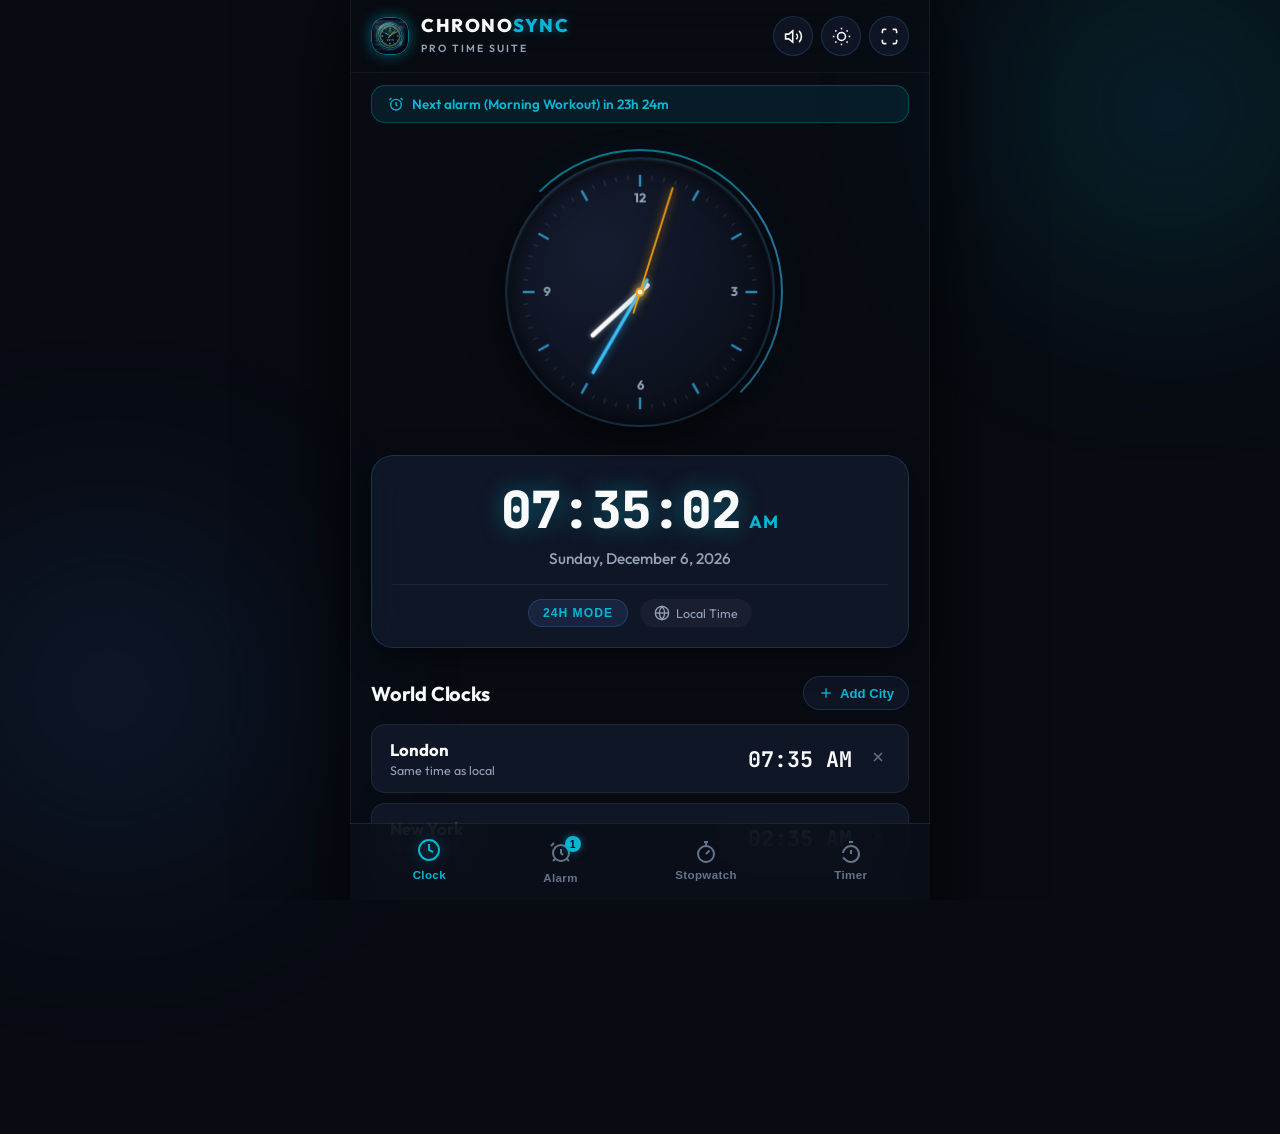
==== commit 863b5767: "Fix PWA icons: add dedicated 192x192 and 512x512 PNG icons with separate any and maskable purposes f" ====
--- a/index.html
+++ b/index.html
@@ -11,8 +11,8 @@
   <title>ChronoSync | Clock, Timer, Alarm & Stopwatch</title>
   
   <!-- Favicon & Icons -->
-  <link rel="icon" type="image/jpeg" href="icon-192.jpg">
-  <link rel="apple-touch-icon" href="icon-192.jpg">
+  <link rel="icon" type="image/png" href="icon-192.png">
+  <link rel="apple-touch-icon" href="icon-192.png">
   <link rel="manifest" href="manifest.json">
   
   <!-- Modern Typography from Google Fonts -->
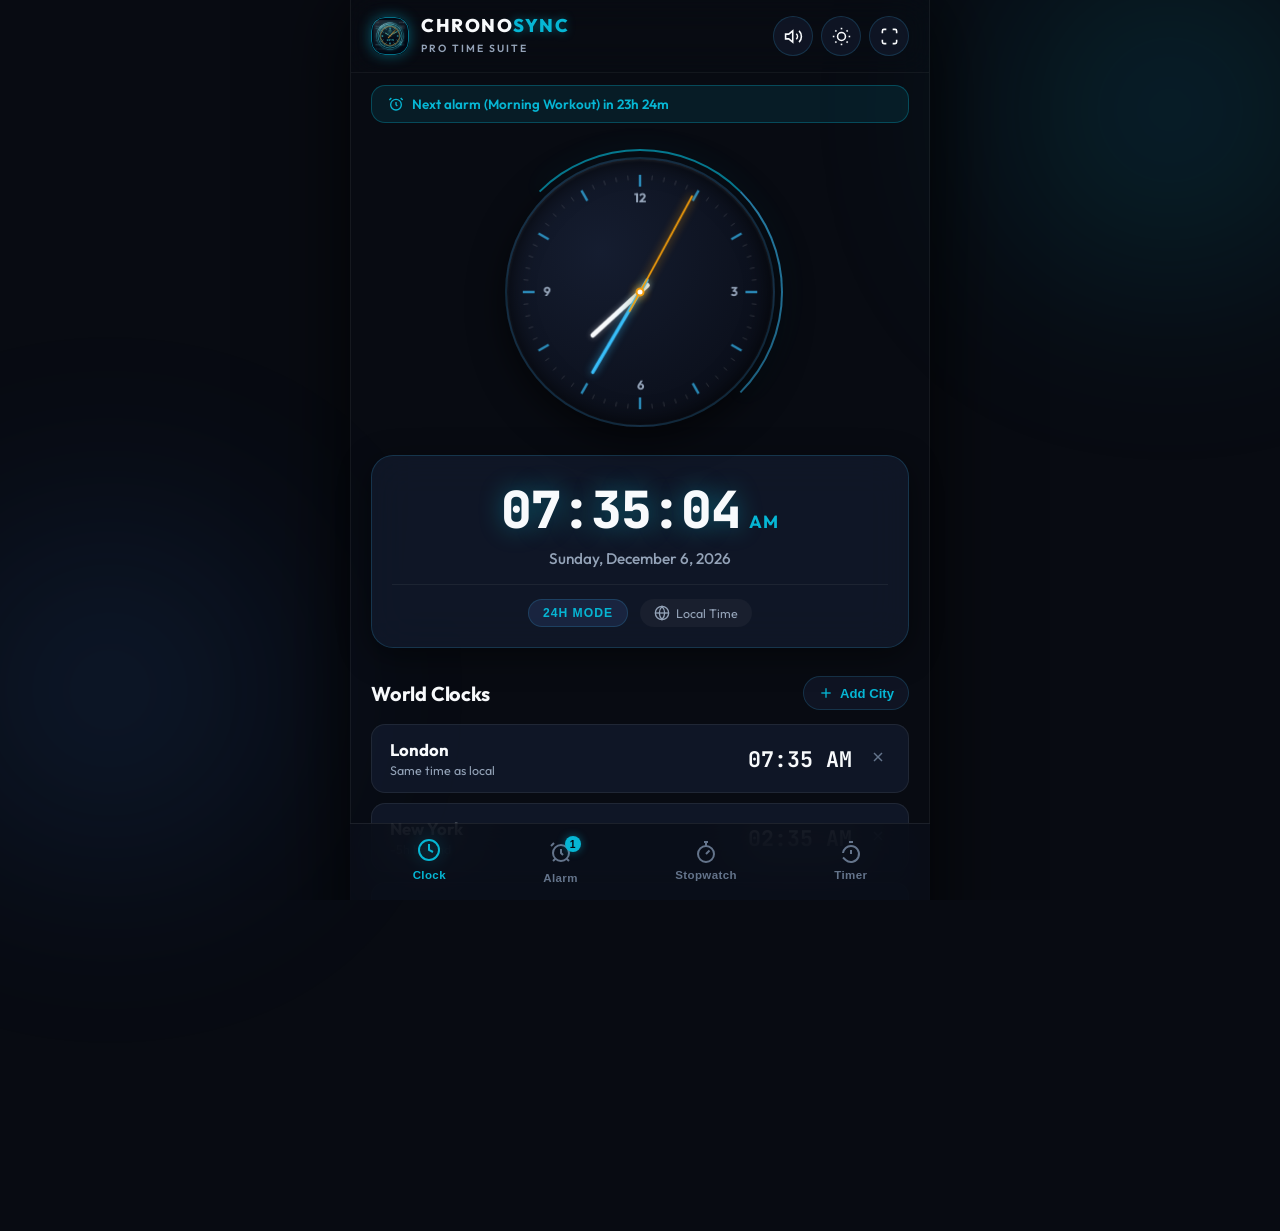
==== commit 896f1b08: "Add copyright and 'Design and Develop by Satyam Rajpoot' footer credits" ====
--- a/index.html
+++ b/index.html
@@ -320,6 +320,12 @@
 
       </section>
 
+      <!-- App Footer / Credits -->
+      <footer class="app-credit-footer">
+        <p class="copyright-text">© 2026 ChronoSync. All rights reserved.</p>
+        <p class="developer-text">Design and Develop by <span class="developer-name">Satyam Rajpoot</span></p>
+      </footer>
+
     </main>
 
     <!-- Bottom Navigation Dock (Ergonomic Mobile / Desktop) -->
--- a/style.css
+++ b/style.css
@@ -1610,3 +1610,30 @@
     box-shadow: 0 0 80px rgba(0, 0, 0, 0.8);
   }
 }
+
+/* App Footer / Credits */
+.app-credit-footer {
+  text-align: center;
+  padding: 24px 16px 12px;
+  margin-top: 24px;
+  border-top: 1px solid rgba(255, 255, 255, 0.05);
+}
+
+.copyright-text {
+  font-size: 0.76rem;
+  color: var(--text-dim);
+  letter-spacing: 0.3px;
+  margin-bottom: 5px;
+}
+
+.developer-text {
+  font-size: 0.84rem;
+  font-weight: 500;
+  color: var(--text-muted);
+}
+
+.developer-name {
+  color: var(--accent-primary);
+  font-weight: 700;
+  text-shadow: 0 0 10px var(--accent-glow);
+}
